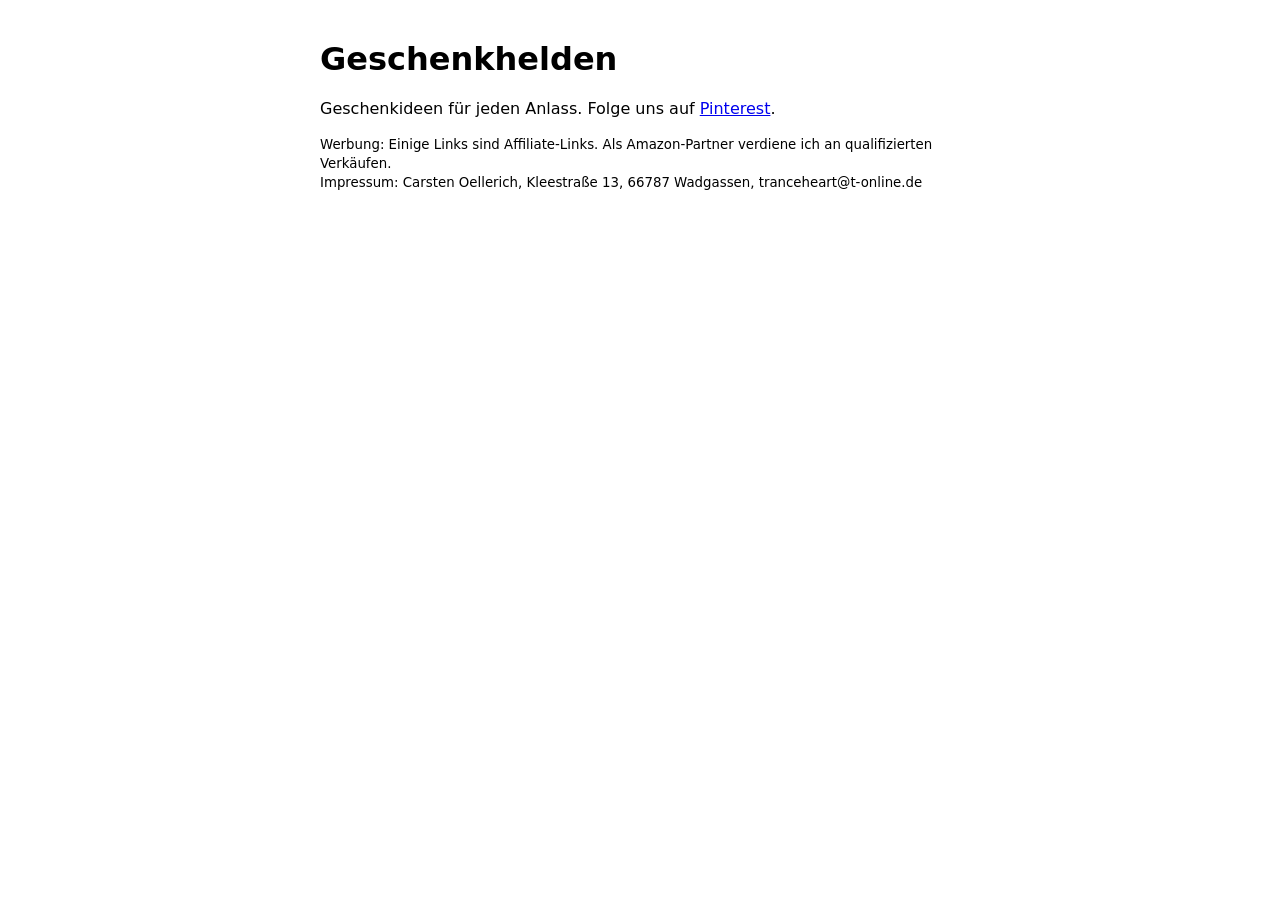
==== index.html @ 975f9d38 "Pin-Bilder und Startseite" ====
<!doctype html><html lang="de"><head><meta charset="utf-8"><meta name="viewport" content="width=device-width,initial-scale=1"><title>Geschenkhelden</title></head>
<body style="font-family:system-ui;max-width:640px;margin:40px auto;padding:0 16px"><h1>Geschenkhelden</h1><p>Geschenkideen für jeden Anlass. Folge uns auf <a href="https://www.pinterest.de/geschenkhelden/">Pinterest</a>.</p>
<p><small>Werbung: Einige Links sind Affiliate-Links. Als Amazon-Partner verdiene ich an qualifizierten Verkäufen.<br>Impressum: Carsten Oellerich, Kleestraße 13, 66787 Wadgassen, tranceheart@t-online.de</small></p></body></html>
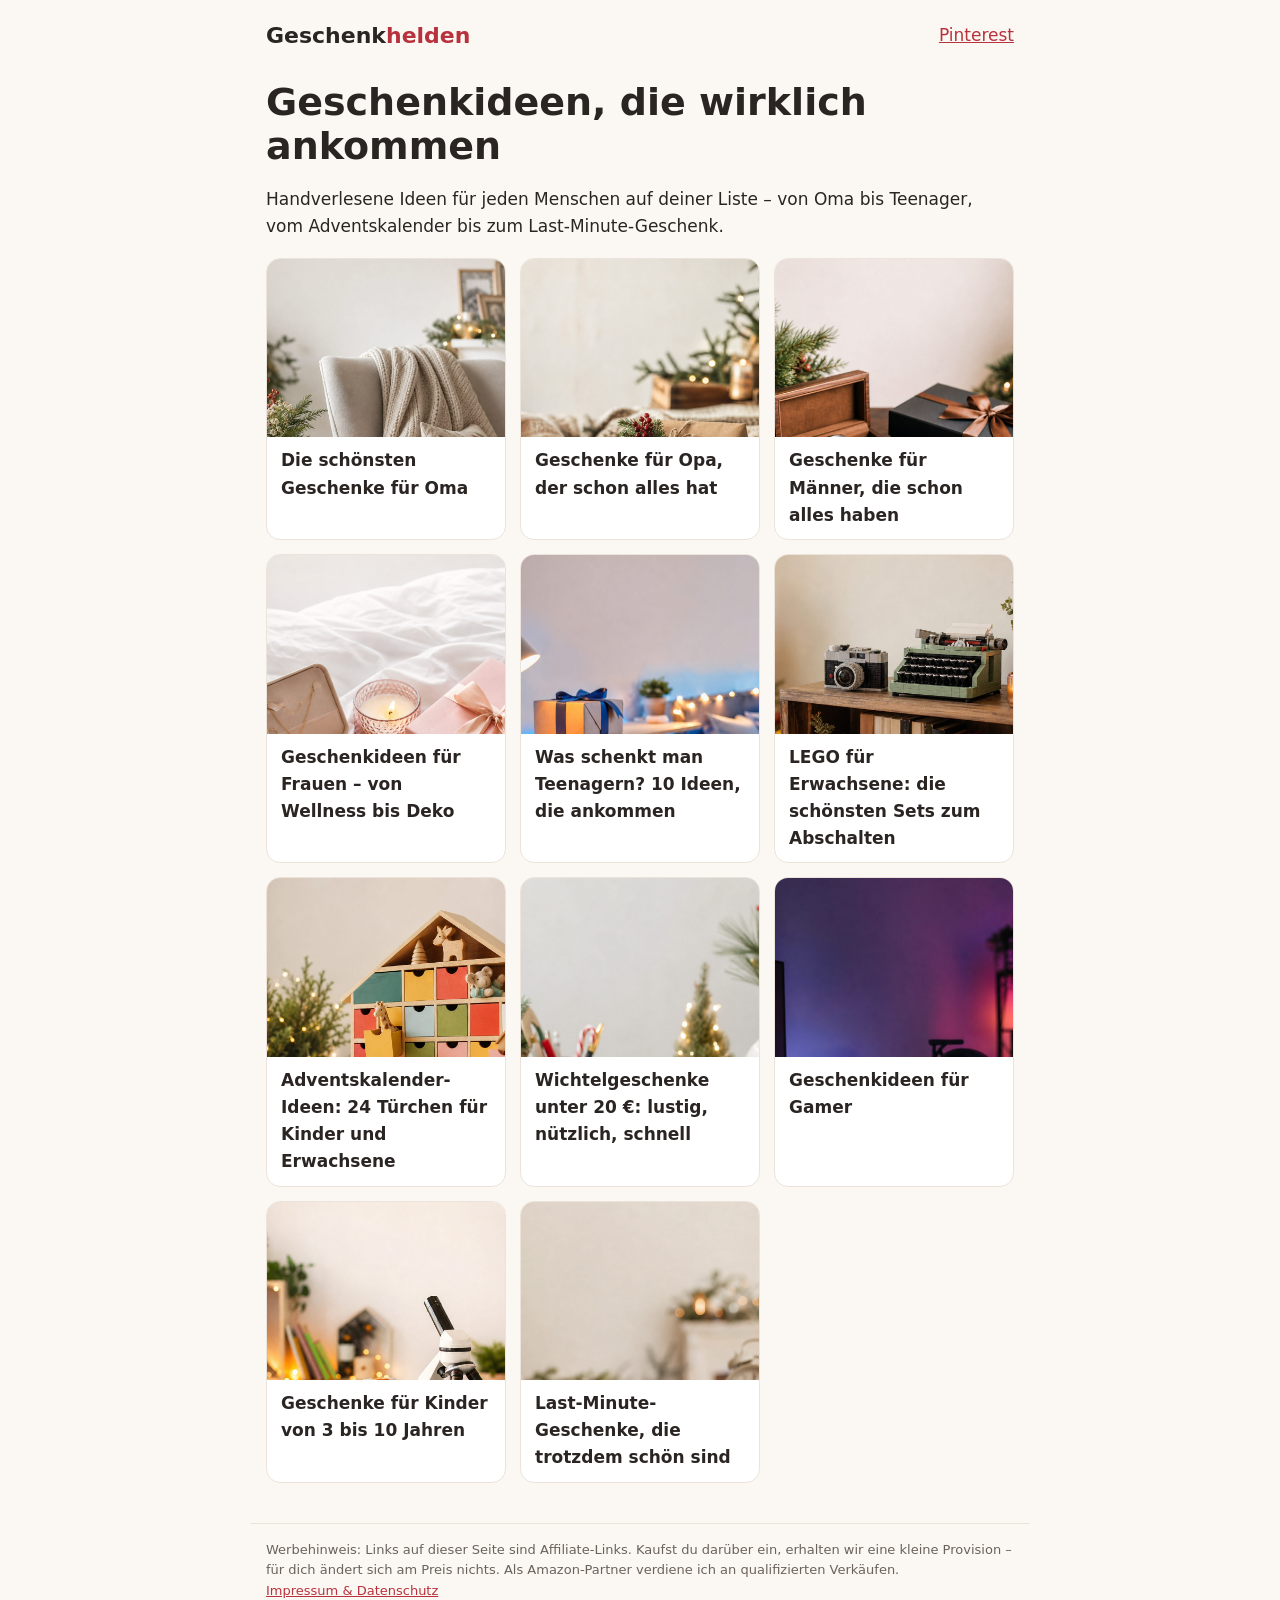
==== commit e0ee66ea: "Website: 11 Geschenke-Ratgeber, Startseite, Impressum" ====
--- a/index.html
+++ b/index.html
@@ -1,3 +1 @@
-<!doctype html><html lang="de"><head><meta charset="utf-8"><meta name="viewport" content="width=device-width,initial-scale=1"><title>Geschenkhelden</title></head>
-<body style="font-family:system-ui;max-width:640px;margin:40px auto;padding:0 16px"><h1>Geschenkhelden</h1><p>Geschenkideen für jeden Anlass. Folge uns auf <a href="https://www.pinterest.de/geschenkhelden/">Pinterest</a>.</p>
-<p><small>Werbung: Einige Links sind Affiliate-Links. Als Amazon-Partner verdiene ich an qualifizierten Verkäufen.<br>Impressum: Carsten Oellerich, Kleestraße 13, 66787 Wadgassen, tranceheart@t-online.de</small></p></body></html>
+<!doctype html><html lang="de"><head><meta charset="utf-8"><meta name="viewport" content="width=device-width,initial-scale=1"><title>Geschenkideen für jeden Anlass | Geschenkhelden</title><meta name="description" content="Geschenkideen für Oma, Opa, Männer, Frauen, Kinder, Teenager und Gamer – plus Adventskalender und Wichteln."><link rel="stylesheet" href="style.css"></head><body><header><a class="logo" href="index.html">Geschenk<span>helden</span></a><a href="https://www.pinterest.de/geschenkhelden/">Pinterest</a></header><main><h1>Geschenkideen, die wirklich ankommen</h1><p>Handverlesene Ideen für jeden Menschen auf deiner Liste – von Oma bis Teenager, vom Adventskalender bis zum Last-Minute-Geschenk.</p><div class="grid"><a class="tile" href="geschenke-fuer-oma.html"><img src="img/geschenke-fuer-oma.jpg" alt="" loading="lazy"><div>Die schönsten Geschenke für Oma</div></a><a class="tile" href="geschenke-fuer-opa.html"><img src="img/geschenke-fuer-opa.jpg" alt="" loading="lazy"><div>Geschenke für Opa, der schon alles hat</div></a><a class="tile" href="geschenke-fuer-maenner.html"><img src="img/geschenke-fuer-maenner.jpg" alt="" loading="lazy"><div>Geschenke für Männer, die schon alles haben</div></a><a class="tile" href="geschenke-fuer-frauen.html"><img src="img/geschenke-fuer-frauen.jpg" alt="" loading="lazy"><div>Geschenkideen für Frauen – von Wellness bis Deko</div></a><a class="tile" href="geschenke-fuer-teenager.html"><img src="img/geschenke-fuer-teenager.jpg" alt="" loading="lazy"><div>Was schenkt man Teenagern? 10 Ideen, die ankommen</div></a><a class="tile" href="lego-fuer-erwachsene.html"><img src="img/lego-fuer-erwachsene.jpg" alt="" loading="lazy"><div>LEGO für Erwachsene: die schönsten Sets zum Abschalten</div></a><a class="tile" href="lego-adventskalender.html"><img src="img/lego-adventskalender.jpg" alt="" loading="lazy"><div>Adventskalender-Ideen: 24 Türchen für Kinder und Erwachsene</div></a><a class="tile" href="wichtelgeschenke.html"><img src="img/wichtelgeschenke.jpg" alt="" loading="lazy"><div>Wichtelgeschenke unter 20 €: lustig, nützlich, schnell</div></a><a class="tile" href="geschenke-fuer-gamer.html"><img src="img/geschenke-fuer-gamer.jpg" alt="" loading="lazy"><div>Geschenkideen für Gamer</div></a><a class="tile" href="geschenke-fuer-kinder.html"><img src="img/geschenke-fuer-kinder.jpg" alt="" loading="lazy"><div>Geschenke für Kinder von 3 bis 10 Jahren</div></a><a class="tile" href="last-minute-geschenke.html"><img src="img/last-minute-geschenke.jpg" alt="" loading="lazy"><div>Last-Minute-Geschenke, die trotzdem schön sind</div></a></div></main><footer>Werbehinweis: Links auf dieser Seite sind Affiliate-Links. Kaufst du darüber ein, erhalten wir eine kleine Provision – für dich ändert sich am Preis nichts. Als Amazon-Partner verdiene ich an qualifizierten Verkäufen.<br><a href="impressum.html">Impressum &amp; Datenschutz</a></footer></body></html>
--- a/style.css
+++ b/style.css
@@ -0,0 +1,19 @@
+
+:root{--bg:#fbf7f2;--fg:#2a2522;--muted:#6b625c;--card:#fff;--accent:#b8323e;--line:#ece4da}
+@media (prefers-color-scheme:dark){:root{--bg:#1c1917;--fg:#f3eee9;--muted:#b8aea5;--card:#26211e;--accent:#ef6b75;--line:#3a332e}}
+*{box-sizing:border-box}body{margin:0;background:var(--bg);color:var(--fg);font:17px/1.6 system-ui,-apple-system,Segoe UI,sans-serif}
+a{color:var(--accent)}header,main,footer{max-width:780px;margin:0 auto;padding:0 16px}
+header{display:flex;justify-content:space-between;align-items:center;padding-top:18px;padding-bottom:6px}
+.logo{font-weight:800;font-size:22px;text-decoration:none;color:var(--fg)}.logo span{color:var(--accent)}
+.hint{font-size:13px;color:var(--muted);background:var(--card);border:1px solid var(--line);border-radius:10px;padding:8px 12px;margin:10px 0 18px}
+.hero{width:100%;aspect-ratio:16/9;object-fit:cover;border-radius:16px;display:block}
+h1{font-size:clamp(26px,5vw,38px);line-height:1.15;margin:22px 0 10px}
+ol.ideen{list-style:none;padding:0;counter-reset:n}
+ol.ideen li{counter-increment:n;background:var(--card);border:1px solid var(--line);border-radius:14px;padding:16px 18px;margin:12px 0}
+ol.ideen h2{font-size:19px;margin:0 0 4px}ol.ideen h2::before{content:counter(n) ". ";color:var(--accent)}
+ol.ideen p{margin:0 0 10px;color:var(--muted)}
+.btn{display:inline-block;background:var(--accent);color:#fff;text-decoration:none;border-radius:999px;padding:8px 16px;font-weight:600;font-size:15px}
+.grid{display:grid;grid-template-columns:repeat(auto-fill,minmax(220px,1fr));gap:14px;margin:18px 0 30px}
+.tile{background:var(--card);border:1px solid var(--line);border-radius:14px;overflow:hidden;text-decoration:none;color:var(--fg)}
+.tile img{width:100%;aspect-ratio:4/3;object-fit:cover;display:block}.tile div{padding:10px 14px;font-weight:700}
+footer{font-size:13px;color:var(--muted);border-top:1px solid var(--line);margin-top:40px;padding-top:16px;padding-bottom:40px}
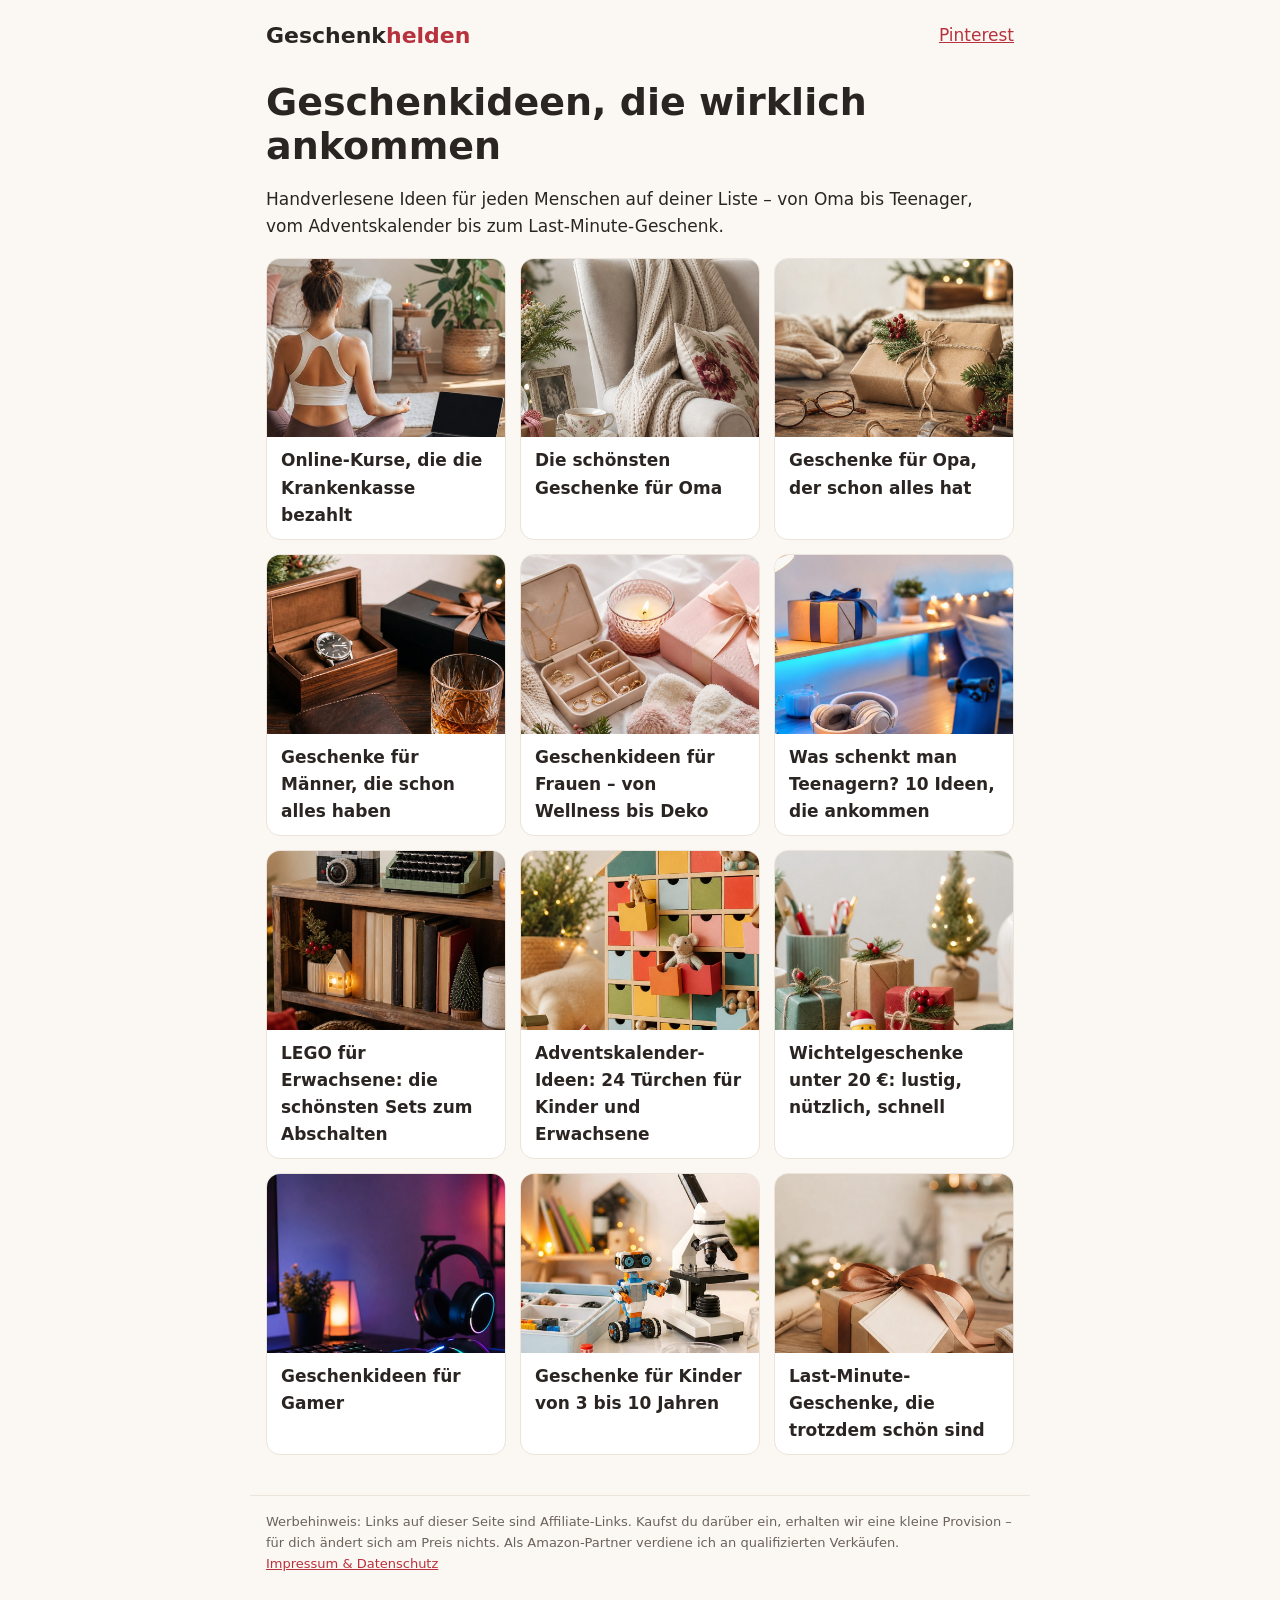
==== commit 3fc9b135: "Ratgeber: Online-Kurse, die die Krankenkasse bezahlt + Pins" ====
--- a/index.html
+++ b/index.html
@@ -1 +1 @@
-<!doctype html><html lang="de"><head><meta charset="utf-8"><meta name="viewport" content="width=device-width,initial-scale=1"><title>Geschenkideen für jeden Anlass | Geschenkhelden</title><meta name="description" content="Geschenkideen für Oma, Opa, Männer, Frauen, Kinder, Teenager und Gamer – plus Adventskalender und Wichteln."><link rel="stylesheet" href="style.css"></head><body><header><a class="logo" href="index.html">Geschenk<span>helden</span></a><a href="https://www.pinterest.de/geschenkhelden/">Pinterest</a></header><main><h1>Geschenkideen, die wirklich ankommen</h1><p>Handverlesene Ideen für jeden Menschen auf deiner Liste – von Oma bis Teenager, vom Adventskalender bis zum Last-Minute-Geschenk.</p><div class="grid"><a class="tile" href="geschenke-fuer-oma.html"><img src="img/geschenke-fuer-oma.jpg" alt="" loading="lazy"><div>Die schönsten Geschenke für Oma</div></a><a class="tile" href="geschenke-fuer-opa.html"><img src="img/geschenke-fuer-opa.jpg" alt="" loading="lazy"><div>Geschenke für Opa, der schon alles hat</div></a><a class="tile" href="geschenke-fuer-maenner.html"><img src="img/geschenke-fuer-maenner.jpg" alt="" loading="lazy"><div>Geschenke für Männer, die schon alles haben</div></a><a class="tile" href="geschenke-fuer-frauen.html"><img src="img/geschenke-fuer-frauen.jpg" alt="" loading="lazy"><div>Geschenkideen für Frauen – von Wellness bis Deko</div></a><a class="tile" href="geschenke-fuer-teenager.html"><img src="img/geschenke-fuer-teenager.jpg" alt="" loading="lazy"><div>Was schenkt man Teenagern? 10 Ideen, die ankommen</div></a><a class="tile" href="lego-fuer-erwachsene.html"><img src="img/lego-fuer-erwachsene.jpg" alt="" loading="lazy"><div>LEGO für Erwachsene: die schönsten Sets zum Abschalten</div></a><a class="tile" href="lego-adventskalender.html"><img src="img/lego-adventskalender.jpg" alt="" loading="lazy"><div>Adventskalender-Ideen: 24 Türchen für Kinder und Erwachsene</div></a><a class="tile" href="wichtelgeschenke.html"><img src="img/wichtelgeschenke.jpg" alt="" loading="lazy"><div>Wichtelgeschenke unter 20 €: lustig, nützlich, schnell</div></a><a class="tile" href="geschenke-fuer-gamer.html"><img src="img/geschenke-fuer-gamer.jpg" alt="" loading="lazy"><div>Geschenkideen für Gamer</div></a><a class="tile" href="geschenke-fuer-kinder.html"><img src="img/geschenke-fuer-kinder.jpg" alt="" loading="lazy"><div>Geschenke für Kinder von 3 bis 10 Jahren</div></a><a class="tile" href="last-minute-geschenke.html"><img src="img/last-minute-geschenke.jpg" alt="" loading="lazy"><div>Last-Minute-Geschenke, die trotzdem schön sind</div></a></div></main><footer>Werbehinweis: Links auf dieser Seite sind Affiliate-Links. Kaufst du darüber ein, erhalten wir eine kleine Provision – für dich ändert sich am Preis nichts. Als Amazon-Partner verdiene ich an qualifizierten Verkäufen.<br><a href="impressum.html">Impressum &amp; Datenschutz</a></footer></body></html>+<!doctype html><html lang="de"><head><meta charset="utf-8"><meta name="viewport" content="width=device-width,initial-scale=1"><title>Geschenkideen für jeden Anlass | Geschenkhelden</title><meta name="description" content="Geschenkideen für Oma, Opa, Männer, Frauen, Kinder, Teenager und Gamer – plus Adventskalender und Wichteln."><link rel="stylesheet" href="style.css"></head><body><header><a class="logo" href="index.html">Geschenk<span>helden</span></a><a href="https://www.pinterest.de/geschenkhelden/">Pinterest</a></header><main><h1>Geschenkideen, die wirklich ankommen</h1><p>Handverlesene Ideen für jeden Menschen auf deiner Liste – von Oma bis Teenager, vom Adventskalender bis zum Last-Minute-Geschenk.</p><div class="grid"><a class="tile" href="kurse-krankenkasse.html"><img src="img/kurse-krankenkasse.jpg" alt="" loading="lazy"><div>Online-Kurse, die die Krankenkasse bezahlt</div></a><a class="tile" href="geschenke-fuer-oma.html"><img src="img/geschenke-fuer-oma.jpg" alt="" loading="lazy"><div>Die schönsten Geschenke für Oma</div></a><a class="tile" href="geschenke-fuer-opa.html"><img src="img/geschenke-fuer-opa.jpg" alt="" loading="lazy"><div>Geschenke für Opa, der schon alles hat</div></a><a class="tile" href="geschenke-fuer-maenner.html"><img src="img/geschenke-fuer-maenner.jpg" alt="" loading="lazy"><div>Geschenke für Männer, die schon alles haben</div></a><a class="tile" href="geschenke-fuer-frauen.html"><img src="img/geschenke-fuer-frauen.jpg" alt="" loading="lazy"><div>Geschenkideen für Frauen – von Wellness bis Deko</div></a><a class="tile" href="geschenke-fuer-teenager.html"><img src="img/geschenke-fuer-teenager.jpg" alt="" loading="lazy"><div>Was schenkt man Teenagern? 10 Ideen, die ankommen</div></a><a class="tile" href="lego-fuer-erwachsene.html"><img src="img/lego-fuer-erwachsene.jpg" alt="" loading="lazy"><div>LEGO für Erwachsene: die schönsten Sets zum Abschalten</div></a><a class="tile" href="lego-adventskalender.html"><img src="img/lego-adventskalender.jpg" alt="" loading="lazy"><div>Adventskalender-Ideen: 24 Türchen für Kinder und Erwachsene</div></a><a class="tile" href="wichtelgeschenke.html"><img src="img/wichtelgeschenke.jpg" alt="" loading="lazy"><div>Wichtelgeschenke unter 20 €: lustig, nützlich, schnell</div></a><a class="tile" href="geschenke-fuer-gamer.html"><img src="img/geschenke-fuer-gamer.jpg" alt="" loading="lazy"><div>Geschenkideen für Gamer</div></a><a class="tile" href="geschenke-fuer-kinder.html"><img src="img/geschenke-fuer-kinder.jpg" alt="" loading="lazy"><div>Geschenke für Kinder von 3 bis 10 Jahren</div></a><a class="tile" href="last-minute-geschenke.html"><img src="img/last-minute-geschenke.jpg" alt="" loading="lazy"><div>Last-Minute-Geschenke, die trotzdem schön sind</div></a></div></main><footer>Werbehinweis: Links auf dieser Seite sind Affiliate-Links. Kaufst du darüber ein, erhalten wir eine kleine Provision – für dich ändert sich am Preis nichts. Als Amazon-Partner verdiene ich an qualifizierten Verkäufen.<br><a href="impressum.html">Impressum &amp; Datenschutz</a></footer></body></html>
